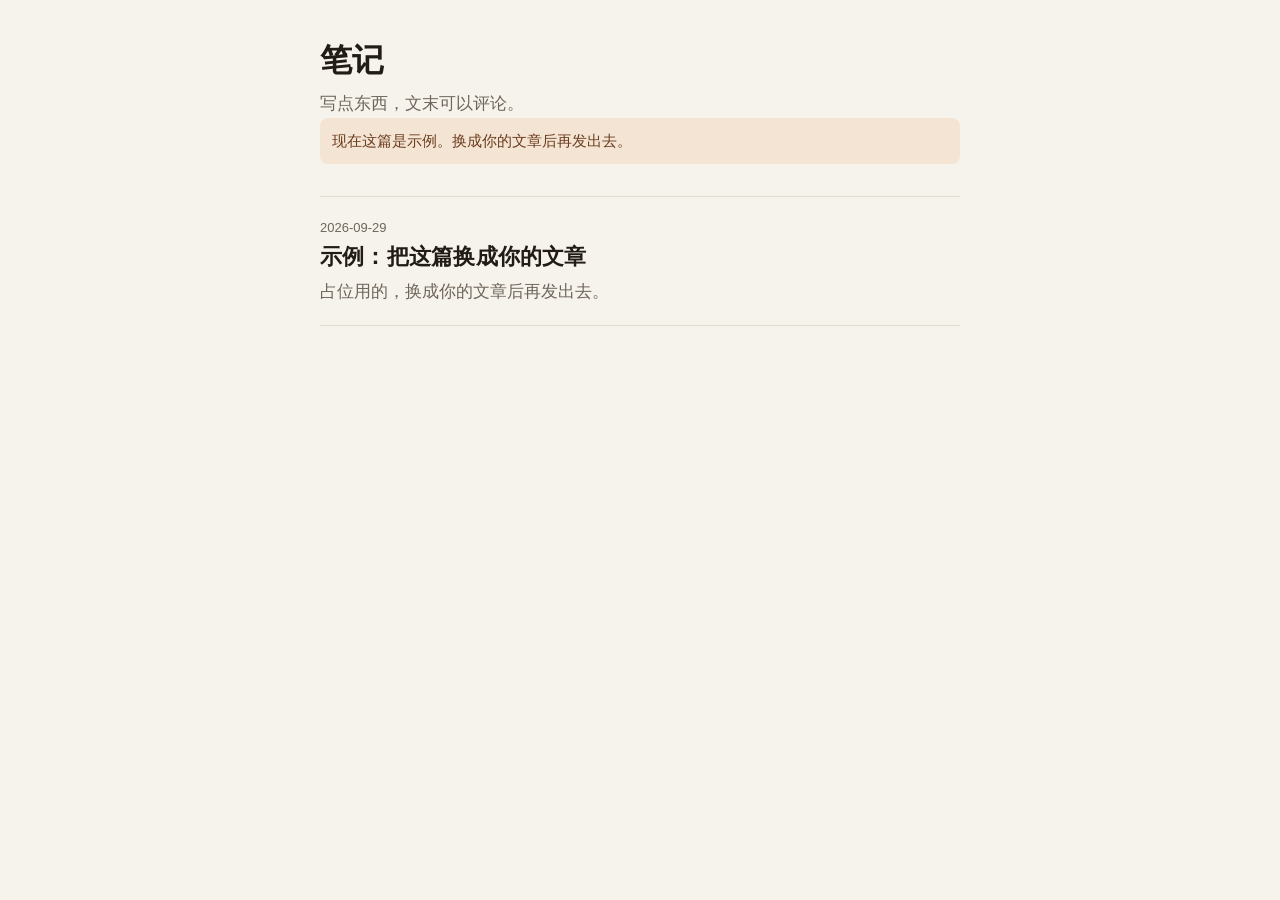
==== index.html @ ba75589a "用静态博客替换默认的 GitHub Pages 欢迎页。 Co-authored-by: Cursor <cursoragent@cursor.com>" ====
<!DOCTYPE html>
<html lang="zh-CN">
<head>
  <meta charset="utf-8">
  <meta name="viewport" content="width=device-width, initial-scale=1">
  <title>笔记</title>
  <meta name="description" content="一个小博客。打开文章，文末可以评论。">
  <link rel="stylesheet" href="site.css">
</head>
<body>
  <main class="wrap home">
    <h1>笔记</h1>
    <p class="lede">写点东西，文末可以评论。</p>
    <p id="demo-banner" class="demo" hidden>现在这篇是示例。换成你的文章后再发出去。</p>
    <div id="list" class="list"></div>
  </main>
  <script src="posts.js"></script>
  <script src="ui.js"></script>
  <script src="list.js"></script>
</body>
</html>
---- site.css ----
:root {
  --bg: #f6f3ec;
  --ink: #221c16;
  --muted: #6f655b;
  --line: #e4dccf;
  --card: #fffdf9;
  color-scheme: light;
}

* { box-sizing: border-box; }

body {
  margin: 0;
  background: var(--bg);
  color: var(--ink);
  font-family: "PingFang SC", "Hiragino Sans GB", "Noto Sans SC", "Microsoft YaHei", sans-serif;
  font-size: 17px;
  line-height: 1.7;
}

a { color: inherit; }

.wrap {
  width: min(640px, calc(100% - 40px));
  margin: 0 auto;
  padding: 40px 0 72px;
}

h1, h2 {
  font-family: "Songti SC", "Noto Serif SC", "STSong", serif;
  font-weight: 600;
  letter-spacing: 0.01em;
  line-height: 1.3;
}

.home h1 {
  margin: 0;
  font-size: 32px;
}

.lede, time, .item p, .pending, .back {
  color: var(--muted);
}

.lede { margin: 8px 0 0; }

.demo {
  margin: 0 0 18px;
  padding: 10px 12px;
  background: #f3e4d4;
  color: #6d3d1e;
  border-radius: 8px;
  font-size: 15px;
}

.brand {
  display: inline-block;
  margin-bottom: 28px;
  color: var(--muted);
  font-family: "Songti SC", "Noto Serif SC", "STSong", serif;
  font-size: 15px;
  text-decoration: none;
}

.list { margin-top: 32px; }

.item {
  display: block;
  text-decoration: none;
  padding: 20px 0 18px;
  border-top: 1px solid var(--line);
}

.list .item:last-child { border-bottom: 1px solid var(--line); }

.item time, .date {
  display: block;
  font-size: 13px;
}

.item h2 {
  margin: 4px 0 6px;
  font-size: 22px;
}

.item p { margin: 0; }

.item:hover h2 { color: #8d4b2a; }

.item:focus-visible, .brand:focus-visible {
  outline: 2px solid #8d4b2a;
  outline-offset: 3px;
}

article h1 {
  margin: 0;
  font-size: 34px;
}

.date { margin-top: 10px; }

.body { margin-top: 28px; }

.body p {
  margin: 0 0 1.15em;
  font-size: 18px;
  line-height: 1.85;
}

#comments {
  margin-top: 36px;
  padding-top: 8px;
  border-top: 1px solid var(--line);
}

#comments h2 {
  margin: 16px 0 10px;
  font-size: 20px;
}

.pending {
  margin: 0;
  padding: 14px 0 0;
}

@media (max-width: 640px) {
  .wrap { width: min(640px, calc(100% - 32px)); padding-top: 28px; }
  .home h1, article h1 { font-size: 28px; }
  .body p { font-size: 17px; }
}
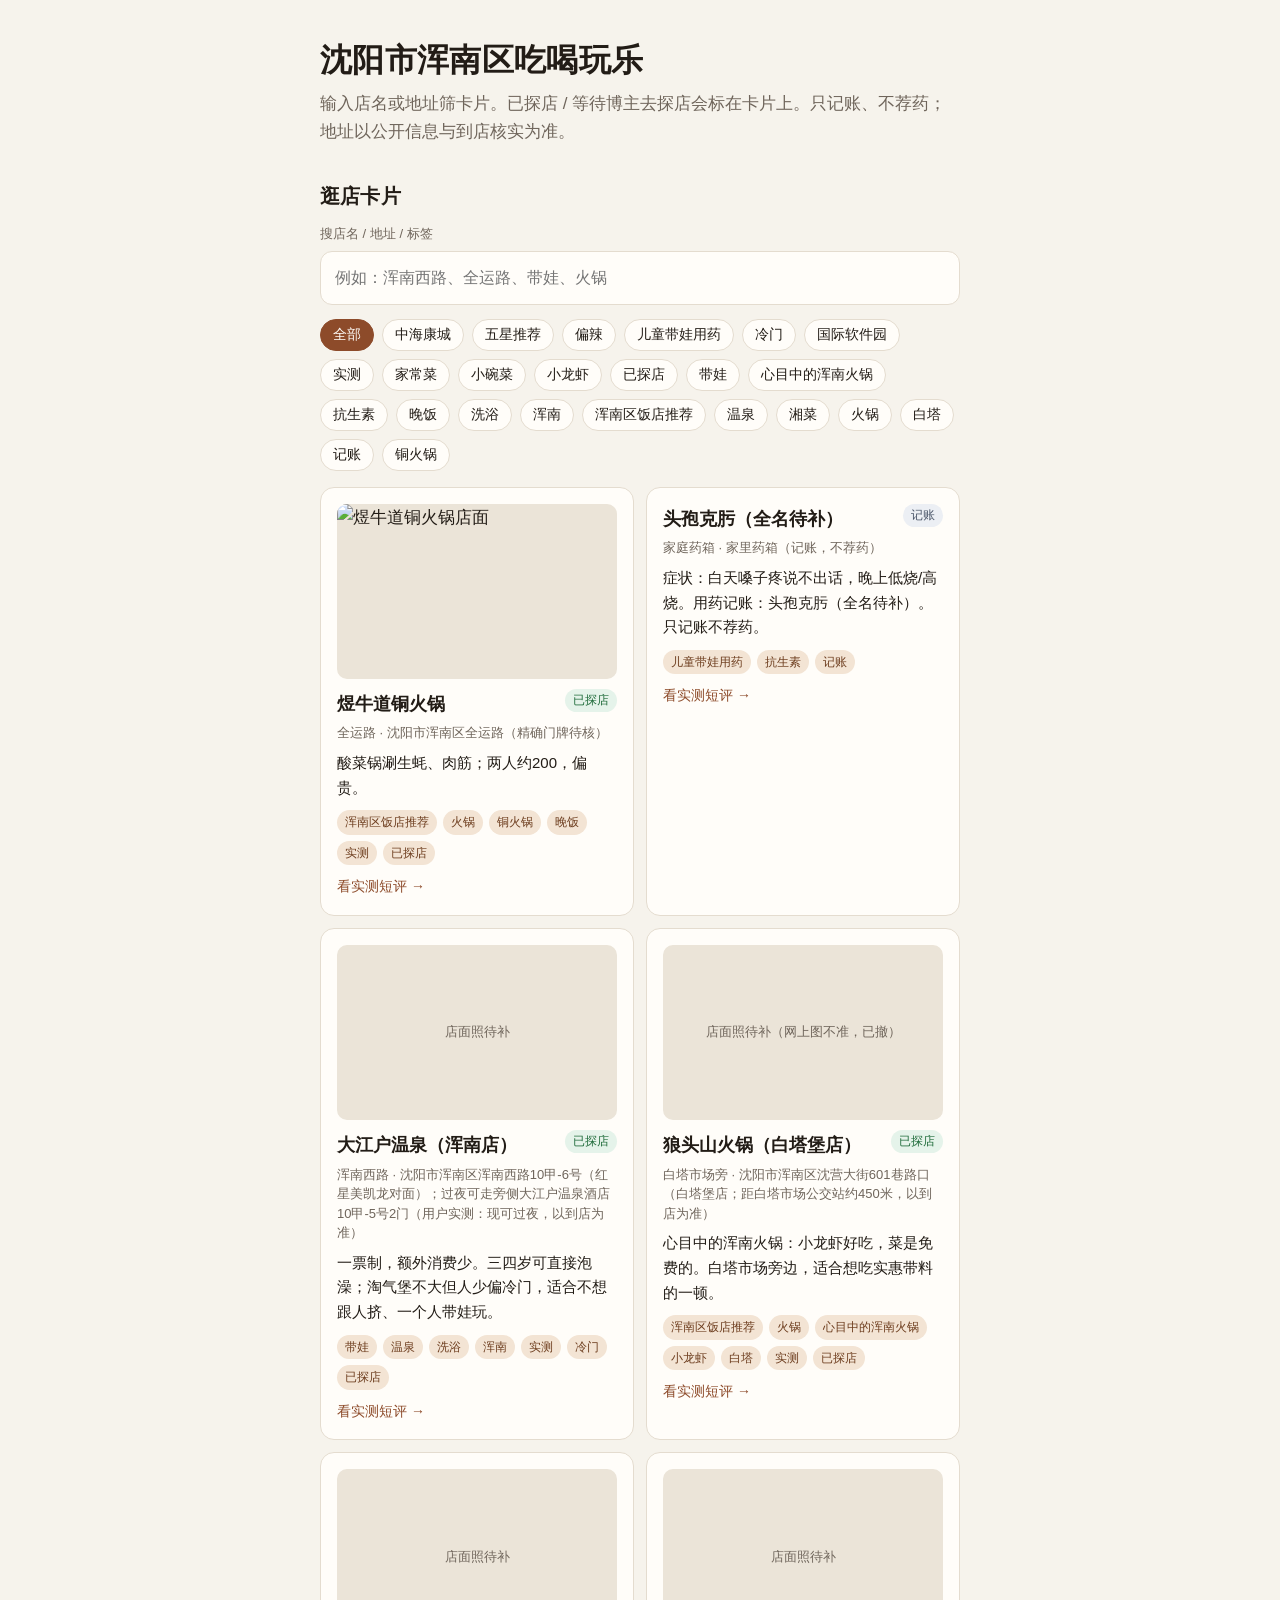
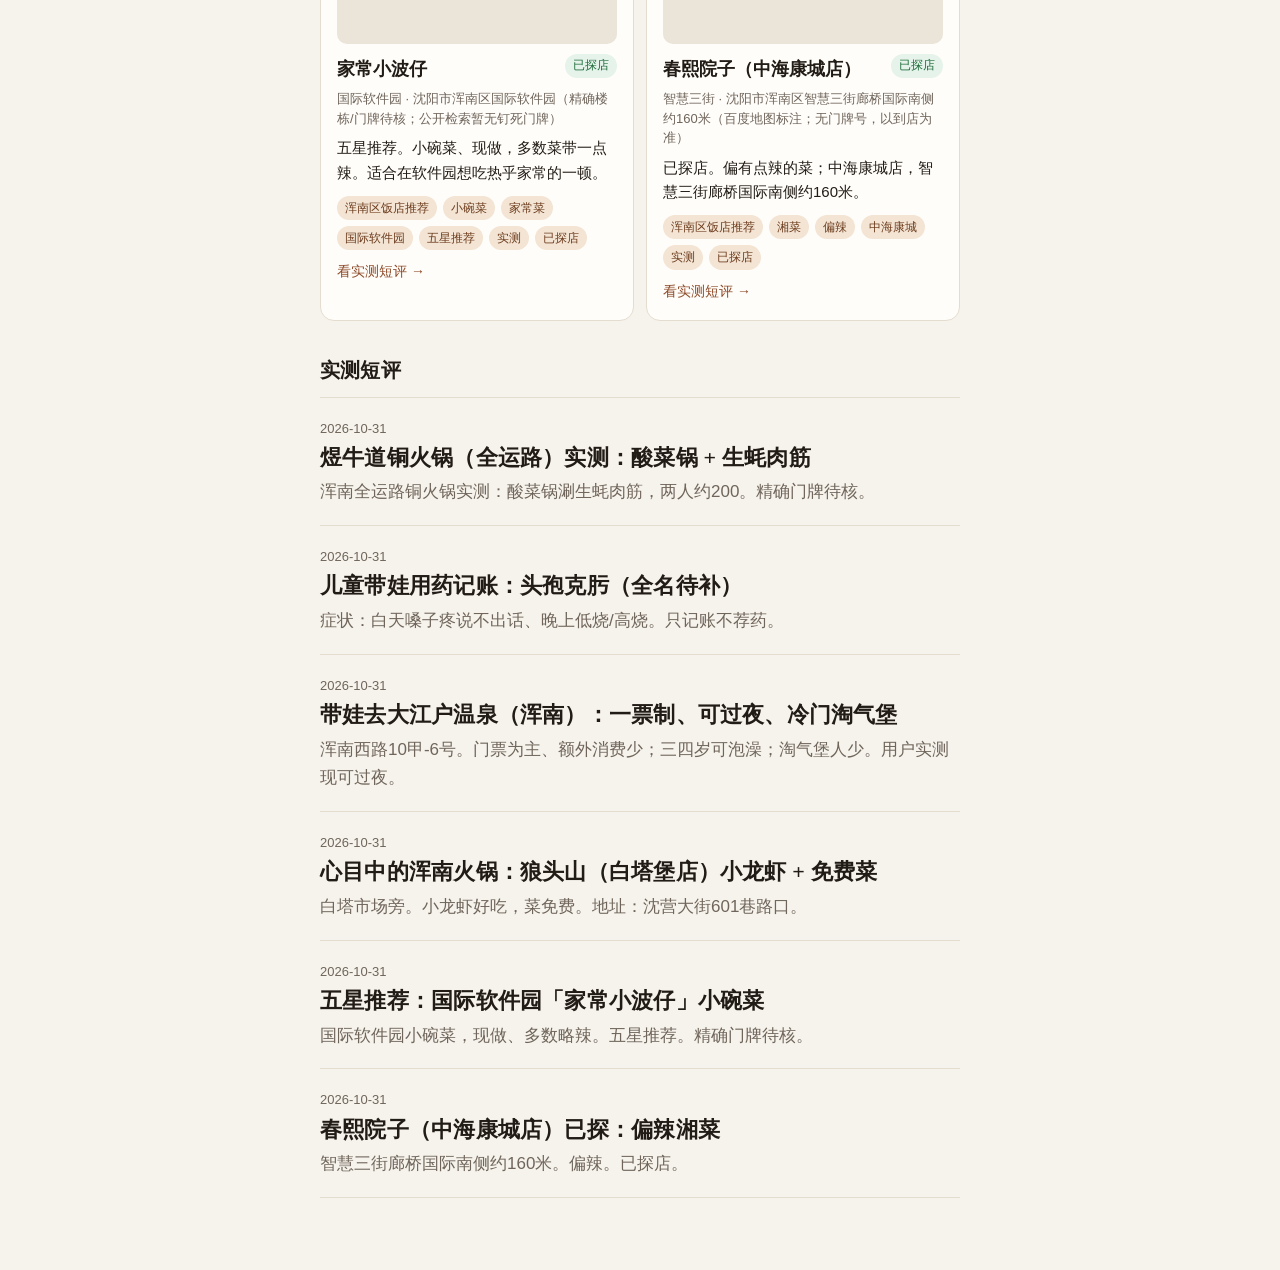
==== commit 0f8742d9: "feat: 浑南吃喝玩乐卡片站上线" ====
--- a/index.html
+++ b/index.html
@@ -3,17 +3,34 @@
 <head>
   <meta charset="utf-8">
   <meta name="viewport" content="width=device-width, initial-scale=1">
-  <title>笔记</title>
-  <meta name="description" content="一个小博客。打开文章，文末可以评论。">
+  <title>沈阳市浑南区吃喝玩乐</title>
+  <meta name="description" content="沈阳市浑南区吃喝玩乐：按标签筛选店铺小卡片，也有实测短评。">
   <link rel="stylesheet" href="site.css">
 </head>
 <body>
   <main class="wrap home">
-    <h1>笔记</h1>
-    <p class="lede">写点东西，文末可以评论。</p>
+    <h1>沈阳市浑南区吃喝玩乐</h1>
+    <p class="lede">输入店名或地址筛卡片。已探店标「已探店」，没去过的标「等待博主去探店」。地址以公开信息与到店核实为准。</p>
     <p id="demo-banner" class="demo" hidden>现在这篇是示例。换成你的文章后再发出去。</p>
-    <div id="list" class="list"></div>
+
+    <section class="places-section" aria-label="按标签逛店">
+      <h2 class="section-title">逛店卡片</h2>
+      <label class="search-wrap" for="place-search">
+        <span class="search-label">搜店名 / 地址 / 标签</span>
+        <input id="place-search" type="search" enterkeyhint="search" autocomplete="off"
+          placeholder="例如：浑南西路、全运路、带娃、火锅" />
+      </label>
+      <div id="tag-bar" class="tag-bar" role="toolbar" aria-label="标签筛选"></div>
+      <p id="search-hint" class="search-hint" hidden></p>
+      <div id="place-cards" class="card-grid"></div>
+    </section>
+
+    <section class="posts-section" aria-label="实测短评">
+      <h2 class="section-title">实测短评</h2>
+      <div id="list" class="list"></div>
+    </section>
   </main>
+  <script src="places.js"></script>
   <script src="posts.js"></script>
   <script src="ui.js"></script>
   <script src="list.js"></script>
--- a/site.css
+++ b/site.css
@@ -128,3 +128,189 @@
   .home h1, article h1 { font-size: 28px; }
   .body p { font-size: 17px; }
 }
+
+.section-title {
+  margin: 36px 0 14px;
+  font-size: 20px;
+  font-family: "Songti SC", "Noto Serif SC", "STSong", serif;
+}
+
+.tag-bar {
+  display: flex;
+  flex-wrap: wrap;
+  gap: 8px;
+  margin-bottom: 16px;
+}
+
+.tag-btn {
+  appearance: none;
+  border: 1px solid var(--line);
+  background: var(--card);
+  color: var(--ink);
+  border-radius: 999px;
+  padding: 6px 12px;
+  font-size: 14px;
+  cursor: pointer;
+}
+
+.tag-btn.is-active,
+.tag-btn[aria-pressed="true"] {
+  background: #8d4b2a;
+  border-color: #8d4b2a;
+  color: #fffdf9;
+}
+
+.tag-btn:focus-visible {
+  outline: 2px solid #8d4b2a;
+  outline-offset: 2px;
+}
+
+.card-grid {
+  display: grid;
+  grid-template-columns: 1fr;
+  gap: 12px;
+}
+
+.place-card {
+  background: var(--card);
+  border: 1px solid var(--line);
+  border-radius: 14px;
+  padding: 16px 16px 14px;
+}
+
+.card-title {
+  margin: 0 0 6px;
+  font-size: 18px;
+  font-family: "Songti SC", "Noto Serif SC", "STSong", serif;
+}
+
+.card-meta {
+  margin: 0 0 8px;
+  color: var(--muted);
+  font-size: 13px;
+  line-height: 1.5;
+}
+
+.card-blurb {
+  margin: 0 0 10px;
+  font-size: 15px;
+  line-height: 1.65;
+}
+
+.card-tags {
+  display: flex;
+  flex-wrap: wrap;
+  gap: 6px;
+}
+
+.chip {
+  display: inline-block;
+  padding: 2px 8px;
+  border-radius: 999px;
+  background: #f3e4d4;
+  color: #6d3d1e;
+  font-size: 12px;
+}
+
+.card-link {
+  display: inline-block;
+  margin-top: 10px;
+  color: #8d4b2a;
+  font-size: 14px;
+  text-decoration: none;
+}
+
+.card-link:hover { text-decoration: underline; }
+
+.posts-section .list { margin-top: 8px; }
+
+@media (min-width: 720px) {
+  .card-grid { grid-template-columns: 1fr 1fr; }
+}
+
+.search-wrap {
+  display: block;
+  margin: 12px 0 14px;
+}
+.search-label {
+  display: block;
+  margin-bottom: 6px;
+  color: var(--muted);
+  font-size: 13px;
+}
+#place-search {
+  width: 100%;
+  padding: 12px 14px;
+  border: 1px solid var(--line);
+  border-radius: 12px;
+  background: var(--card);
+  color: var(--ink);
+  font: inherit;
+  font-size: 16px;
+  outline: none;
+}
+#place-search:focus {
+  border-color: #c4b59a;
+  box-shadow: 0 0 0 3px rgba(196, 181, 154, 0.35);
+}
+.search-hint {
+  margin: 0 0 10px;
+  color: var(--muted);
+  font-size: 13px;
+}
+
+.card-img {
+  display: block;
+  width: calc(100% + 0px);
+  aspect-ratio: 16 / 10;
+  object-fit: cover;
+  border-radius: 10px;
+  margin: 0 0 10px;
+  background: #ebe4d8;
+}
+.card-img-ph {
+  display: flex;
+  align-items: center;
+  justify-content: center;
+  aspect-ratio: 16 / 10;
+  border-radius: 10px;
+  margin: 0 0 10px;
+  background: #ebe4d8;
+  color: var(--muted);
+  font-size: 13px;
+}
+
+.card-title-row {
+  display: flex;
+  align-items: flex-start;
+  justify-content: space-between;
+  gap: 8px;
+  margin-bottom: 4px;
+}
+.card-title-row .card-title {
+  margin: 0;
+  flex: 1;
+}
+.visit-badge {
+  flex: none;
+  padding: 2px 8px;
+  border-radius: 999px;
+  font-size: 12px;
+  line-height: 1.6;
+  white-space: nowrap;
+}
+.visit-badge.is-done {
+  background: #e5f3ea;
+  color: #1f6b3a;
+}
+.visit-badge.is-wait {
+  background: #fff1d6;
+  color: #8a5a00;
+}
+.visit-badge.is-note {
+  background: #eceff4;
+  color: #4a5568;
+}
+.place-card.is-wait {
+  border-style: dashed;
+}
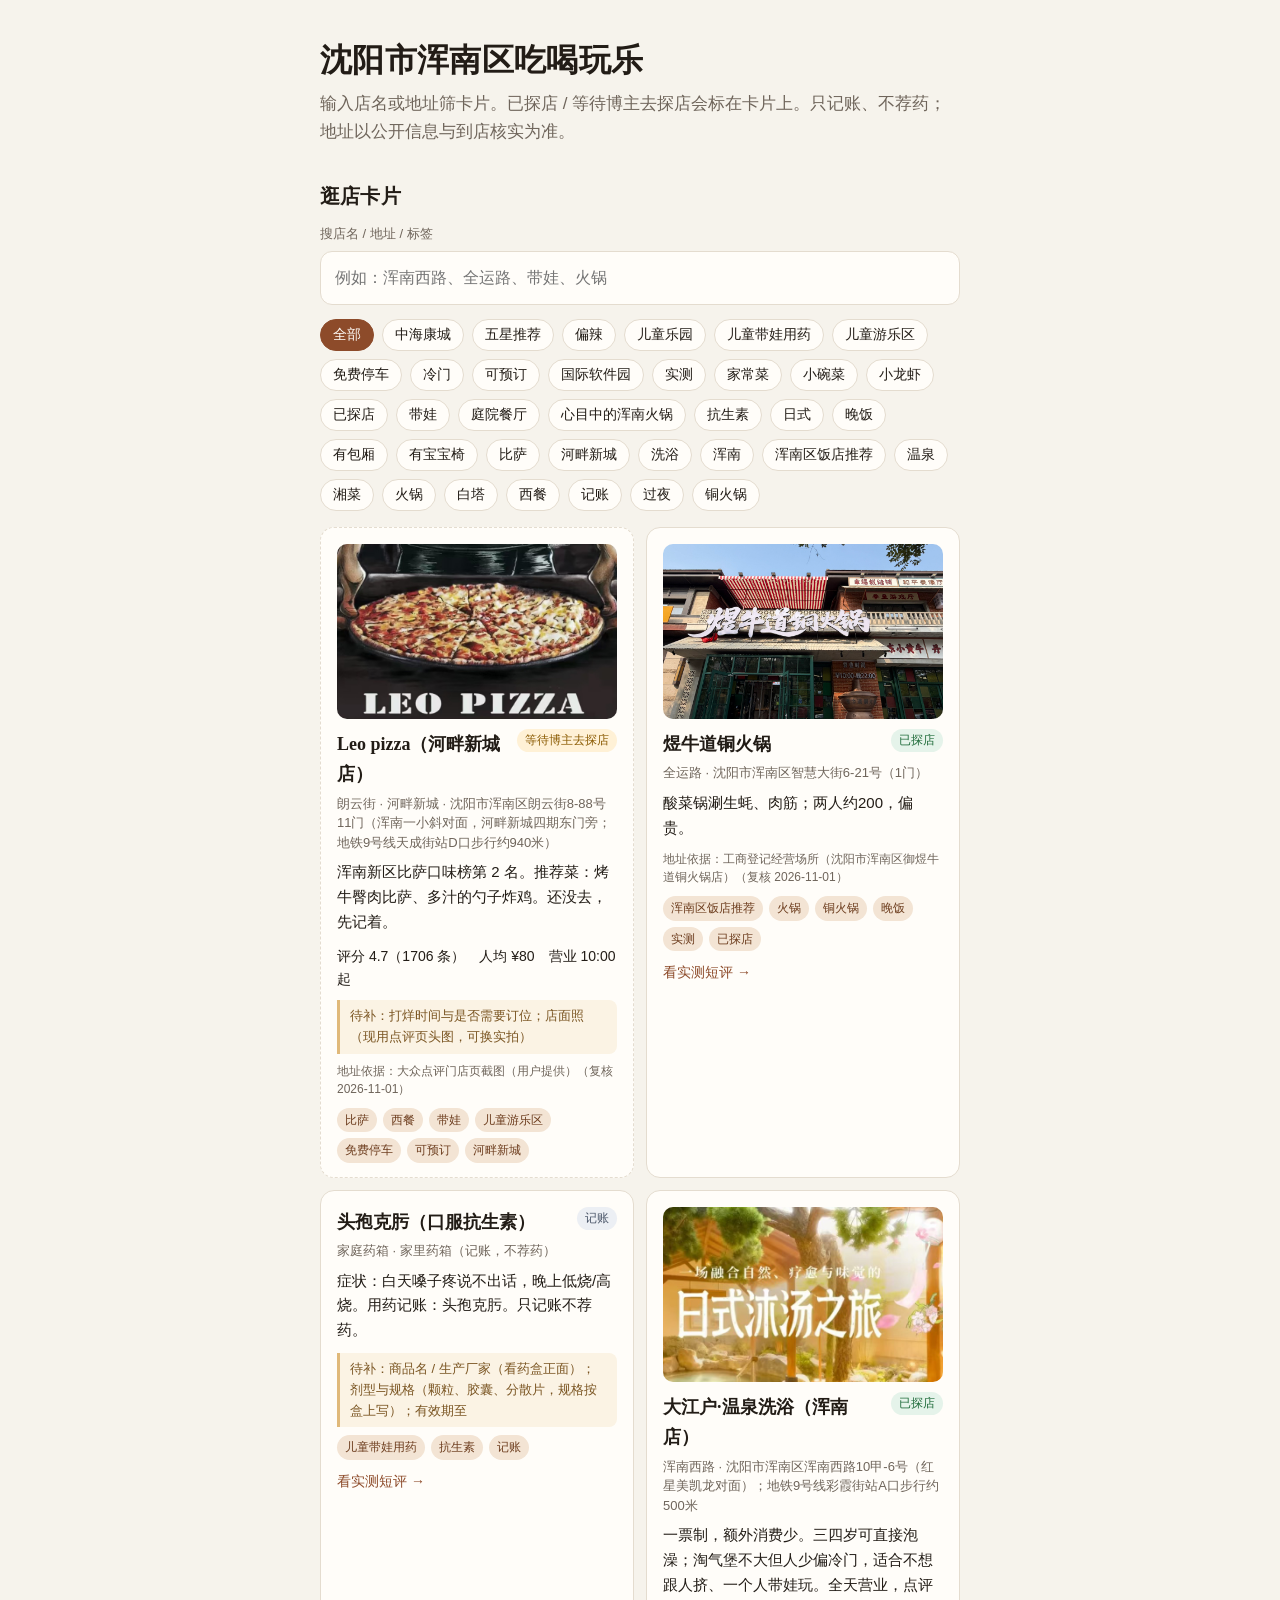
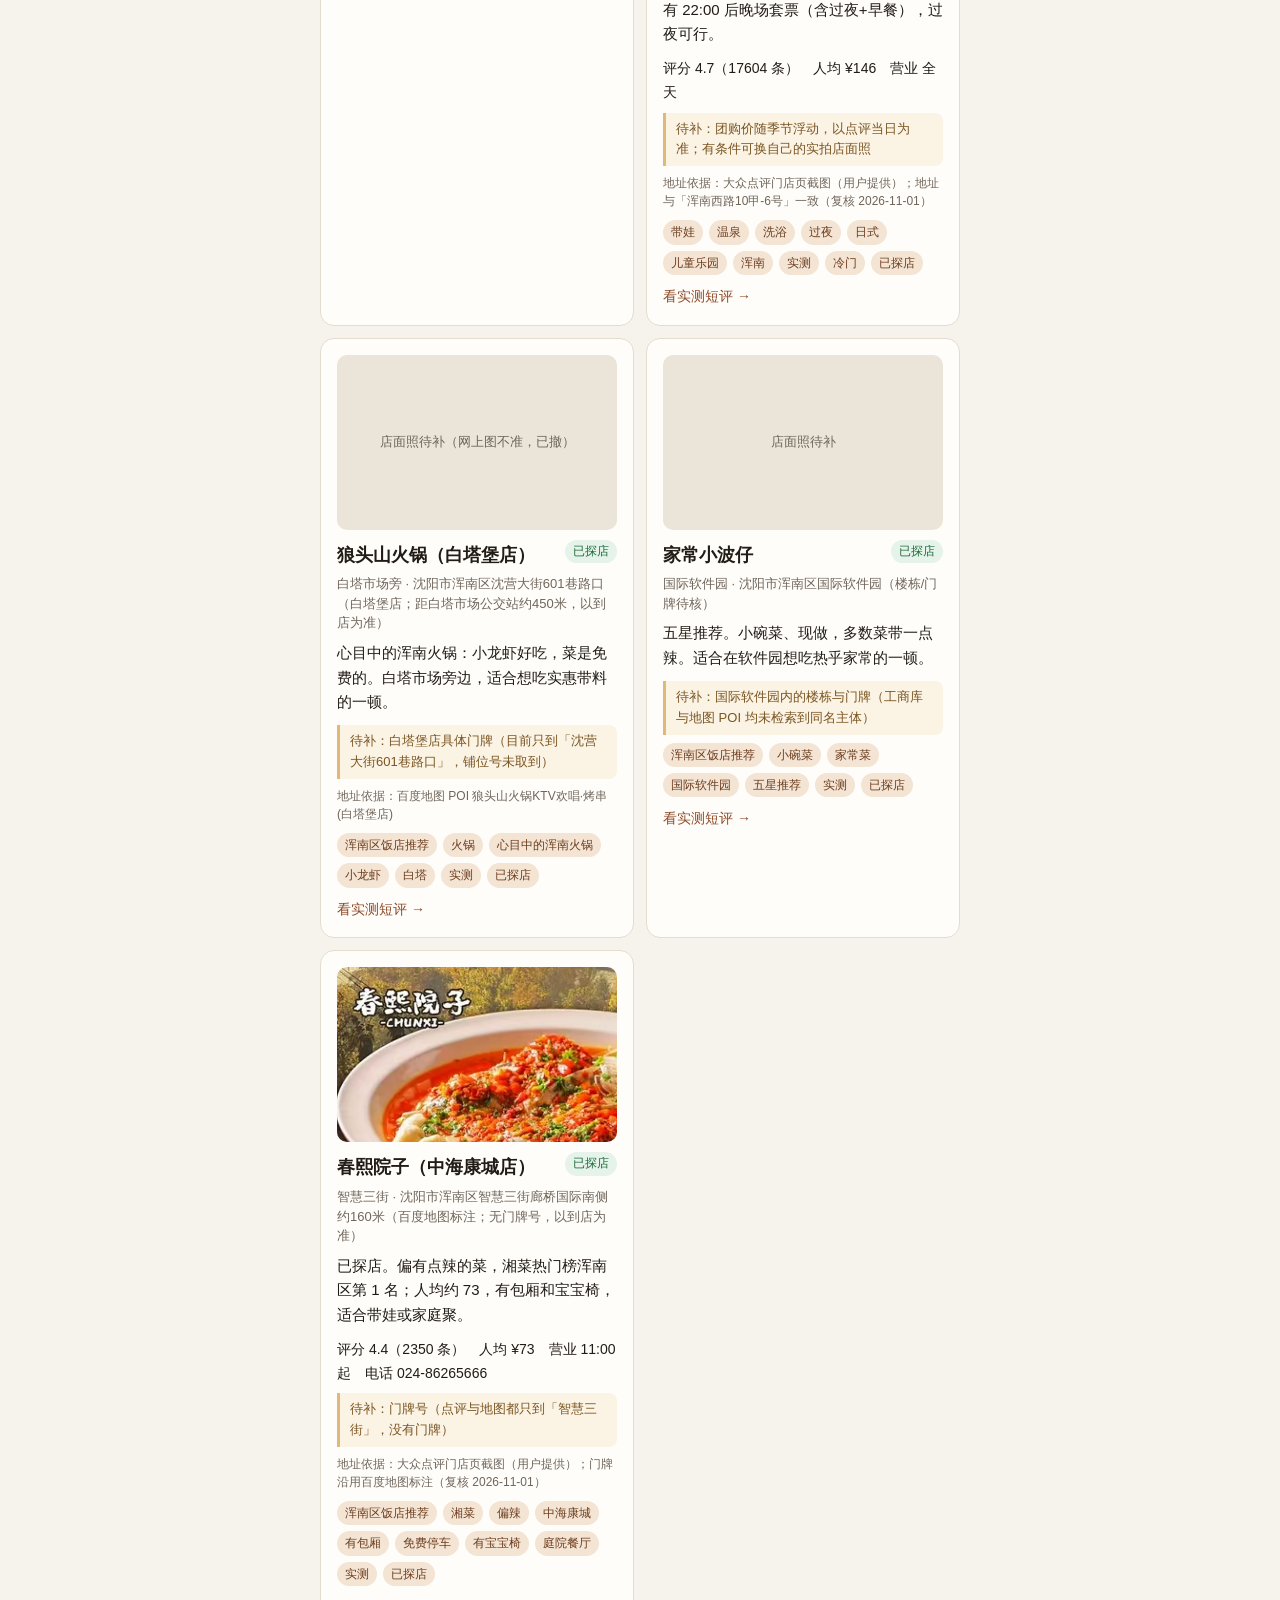
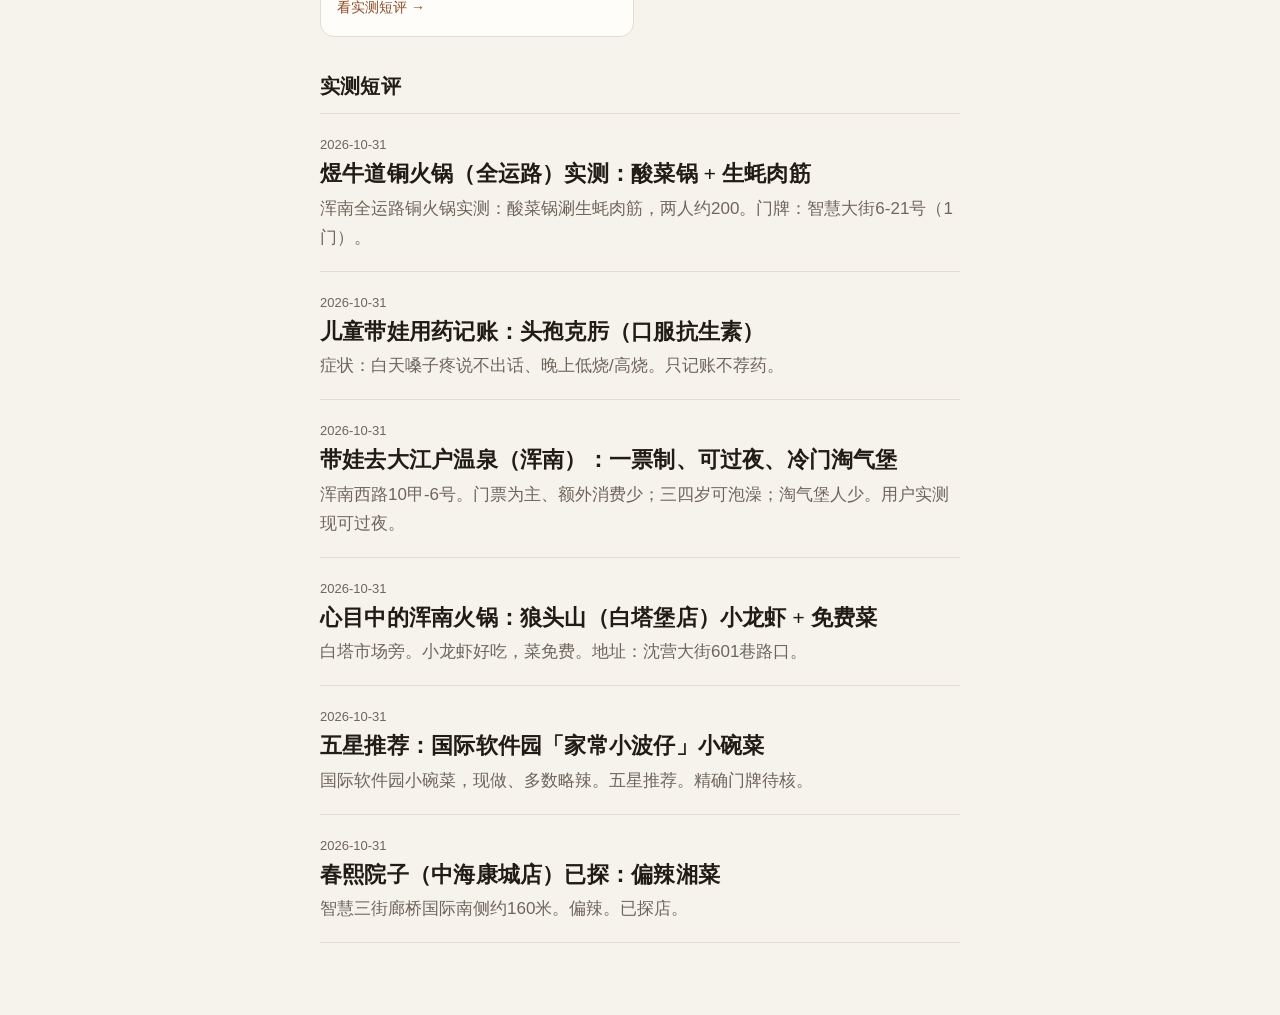
==== commit 7000fa85: "给静态资源加版本号，绕开 Chrome 对 Pages 的 10 分钟缓存 GitHub Pages 返回 max-age=600，改完数据刷新页面常看到旧内容。 index.html / post." ====
--- a/index.html
+++ b/index.html
@@ -5,7 +5,7 @@
   <meta name="viewport" content="width=device-width, initial-scale=1">
   <title>沈阳市浑南区吃喝玩乐</title>
   <meta name="description" content="沈阳市浑南区吃喝玩乐：按标签筛选店铺小卡片，也有实测短评。">
-  <link rel="stylesheet" href="site.css">
+  <link rel="stylesheet" href="site.css?v=20261101b">
 </head>
 <body>
   <main class="wrap home">
@@ -30,9 +30,9 @@
       <div id="list" class="list"></div>
     </section>
   </main>
-  <script src="places.js"></script>
-  <script src="posts.js"></script>
-  <script src="ui.js"></script>
-  <script src="list.js"></script>
+  <script src="places.js?v=20261101b"></script>
+  <script src="posts.js?v=20261101b"></script>
+  <script src="ui.js?v=20261101b"></script>
+  <script src="list.js?v=20261101b"></script>
 </body>
 </html>
--- a/site.css
+++ b/site.css
@@ -195,6 +195,30 @@
   margin: 0 0 10px;
   font-size: 15px;
   line-height: 1.65;
+}
+
+.card-facts {
+  margin: 0 0 8px;
+  font-size: 14px;
+  color: var(--ink);
+}
+
+.card-todo {
+  margin: 0 0 8px;
+  padding: 6px 10px;
+  border-left: 3px solid #e0b97a;
+  background: #fbf3e4;
+  color: #7a5522;
+  font-size: 13px;
+  line-height: 1.6;
+  border-radius: 0 8px 8px 0;
+}
+
+.card-src {
+  margin: 0 0 10px;
+  color: var(--muted);
+  font-size: 12px;
+  line-height: 1.5;
 }
 
 .card-tags {
